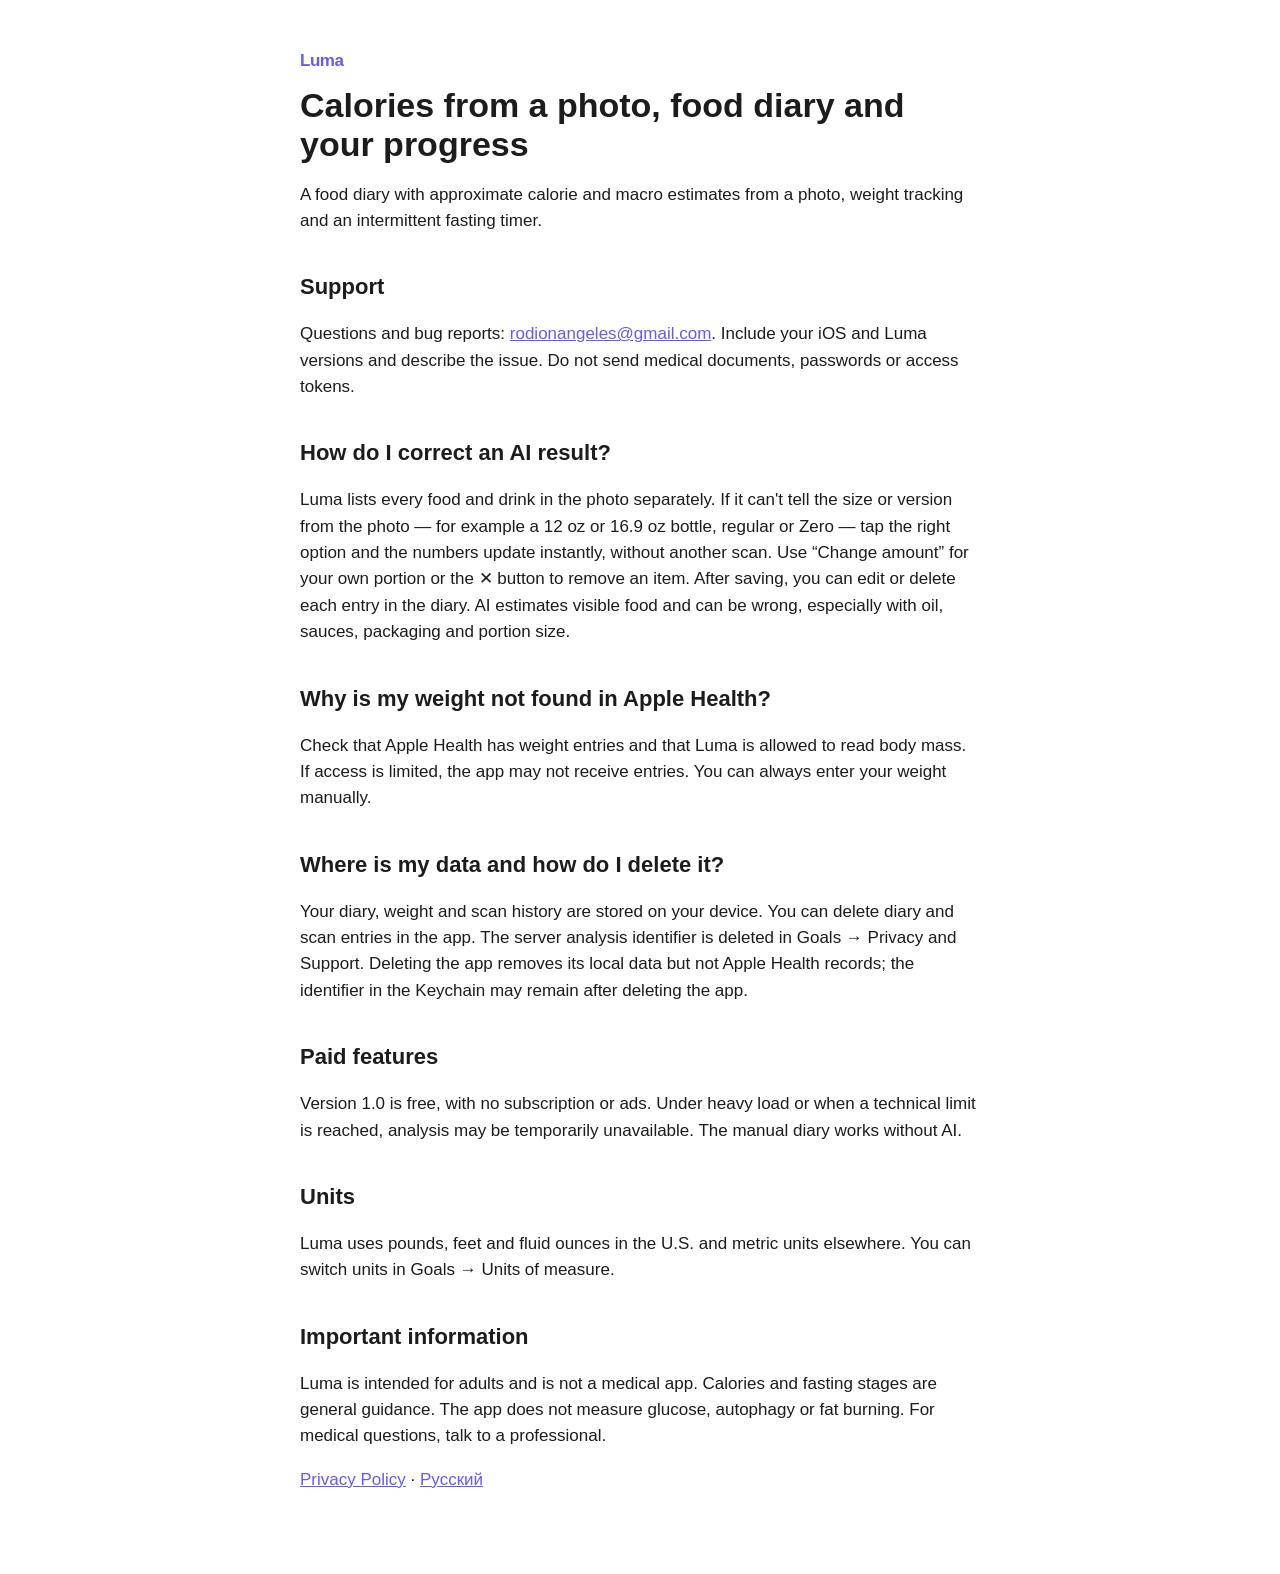
==== en/index.html @ 890aabca "Add English support and privacy pages; note language setting and per-item analysis Co-Authored-By: C" ====
<!doctype html><html lang="en"><head><meta charset="utf-8"><meta name="viewport" content="width=device-width,initial-scale=1"><title>Luma — Support</title><link rel="stylesheet" href="../style.css"></head><body><main>
<span class="brand">Luma</span><h1>Calories from a photo, food diary and your progress</h1><p>A food diary with approximate calorie and macro estimates from a photo, weight tracking and an intermittent fasting timer.</p>
<h2>Support</h2><p>Questions and bug reports: <a href="mailto:rodionangeles@gmail.com">rodionangeles@gmail.com</a>. Include your iOS and Luma versions and describe the issue. Do not send medical documents, passwords or access tokens.</p>
<h2>How do I correct an AI result?</h2><p>Luma lists every food and drink in the photo separately. If it can't tell the size or version from the photo — for example a 12 oz or 16.9 oz bottle, regular or Zero — tap the right option and the numbers update instantly, without another scan. Use “Change amount” for your own portion or the ✕ button to remove an item. After saving, you can edit or delete each entry in the diary. AI estimates visible food and can be wrong, especially with oil, sauces, packaging and portion size.</p>
<h2>Why is my weight not found in Apple Health?</h2><p>Check that Apple Health has weight entries and that Luma is allowed to read body mass. If access is limited, the app may not receive entries. You can always enter your weight manually.</p>
<h2>Where is my data and how do I delete it?</h2><p>Your diary, weight and scan history are stored on your device. You can delete diary and scan entries in the app. The server analysis identifier is deleted in Goals → Privacy and Support. Deleting the app removes its local data but not Apple Health records; the identifier in the Keychain may remain after deleting the app.</p>
<h2>Paid features</h2><p>Version 1.0 is free, with no subscription or ads. Under heavy load or when a technical limit is reached, analysis may be temporarily unavailable. The manual diary works without AI.</p>
<h2>Units</h2><p>Luma uses pounds, feet and fluid ounces in the U.S. and metric units elsewhere. You can switch units in Goals → Units of measure.</p>
<h2>Important information</h2><p>Luma is intended for adults and is not a medical app. Calories and fasting stages are general guidance. The app does not measure glucose, autophagy or fat burning. For medical questions, talk to a professional.</p>
<p><a href="privacy.html">Privacy Policy</a> · <a href="../">Русский</a></p>
</main></body></html>
---- style.css ----
:root { --bg: #ffffff; --text: #1c1c1e; --muted: #6e6e73; --accent: #665bf0; --card: #f2f2f7; }
@media (prefers-color-scheme: dark) {
  :root { --bg: #000000; --text: #f2f2f7; --muted: #a1a1a6; --accent: #928cff; --card: #1c1c1e; }
}
* { box-sizing: border-box; }
body { margin: 0; background: var(--bg); color: var(--text);
  font: 17px/1.55 -apple-system, BlinkMacSystemFont, "Segoe UI", Roboto, sans-serif; }
main { max-width: 720px; margin: 0 auto; padding: 48px 20px 64px; }
.brand { font-weight: 800; color: var(--accent); letter-spacing: -0.5px; text-decoration: none; }
h1 { font-size: 34px; line-height: 1.15; margin: 12px 0 8px; }
h2 { font-size: 22px; margin: 36px 0 8px; }
p, li { color: var(--text); }
.muted { color: var(--muted); font-size: 15px; }
a { color: var(--accent); }
.card { background: var(--card); border-radius: 16px; padding: 16px 20px; margin: 16px 0; }
hr { border: 0; border-top: 1px solid var(--card); margin: 48px 0; }
nav a { margin-right: 16px; font-size: 15px; }
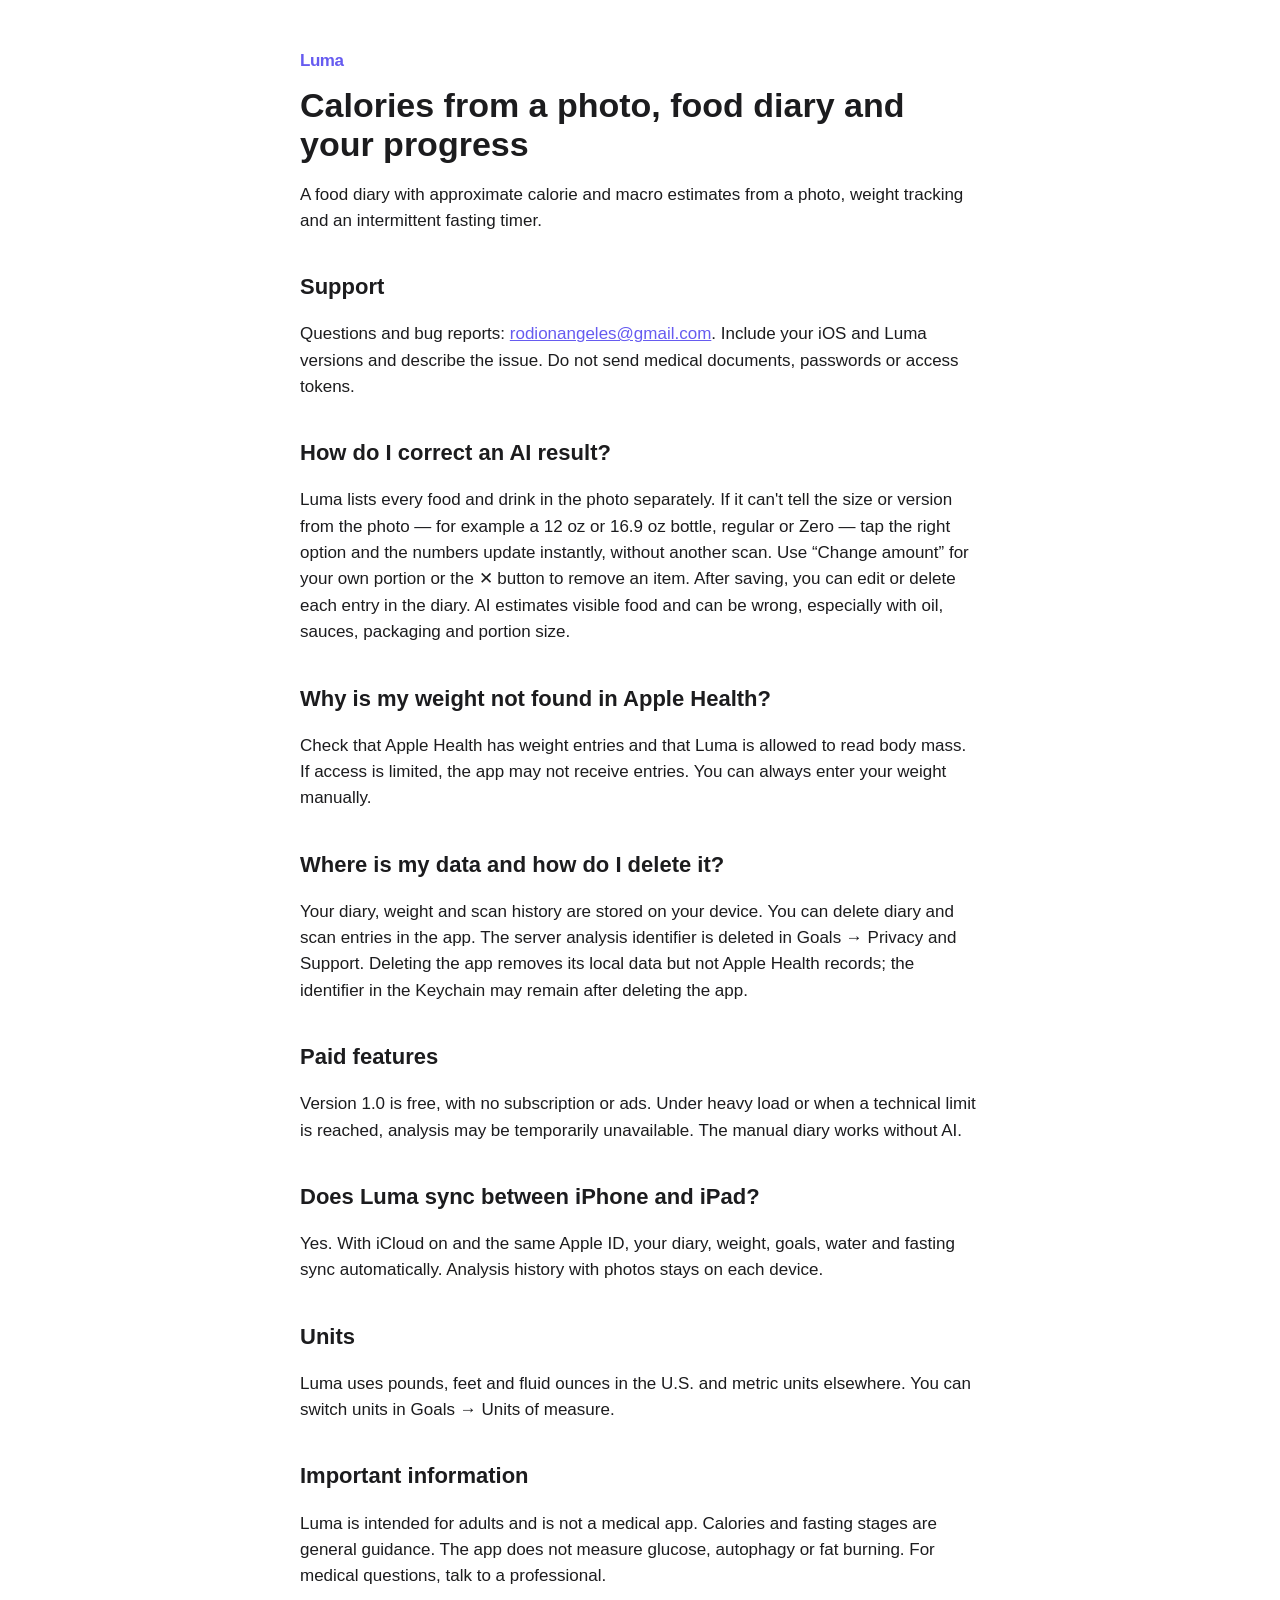
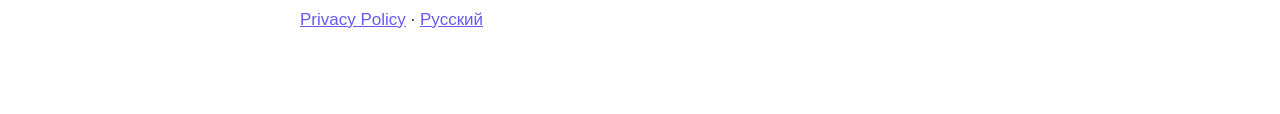
==== commit eacd4557: "Describe iCloud sync of diary, weight, goals, water and fasting Co-Authored-By: Claude Opus 5.5 <nor" ====
--- a/en/index.html
+++ b/en/index.html
@@ -5,6 +5,7 @@
 <h2>Why is my weight not found in Apple Health?</h2><p>Check that Apple Health has weight entries and that Luma is allowed to read body mass. If access is limited, the app may not receive entries. You can always enter your weight manually.</p>
 <h2>Where is my data and how do I delete it?</h2><p>Your diary, weight and scan history are stored on your device. You can delete diary and scan entries in the app. The server analysis identifier is deleted in Goals → Privacy and Support. Deleting the app removes its local data but not Apple Health records; the identifier in the Keychain may remain after deleting the app.</p>
 <h2>Paid features</h2><p>Version 1.0 is free, with no subscription or ads. Under heavy load or when a technical limit is reached, analysis may be temporarily unavailable. The manual diary works without AI.</p>
+<h2>Does Luma sync between iPhone and iPad?</h2><p>Yes. With iCloud on and the same Apple ID, your diary, weight, goals, water and fasting sync automatically. Analysis history with photos stays on each device.</p>
 <h2>Units</h2><p>Luma uses pounds, feet and fluid ounces in the U.S. and metric units elsewhere. You can switch units in Goals → Units of measure.</p>
 <h2>Important information</h2><p>Luma is intended for adults and is not a medical app. Calories and fasting stages are general guidance. The app does not measure glucose, autophagy or fat burning. For medical questions, talk to a professional.</p>
 <p><a href="privacy.html">Privacy Policy</a> · <a href="../">Русский</a></p>
